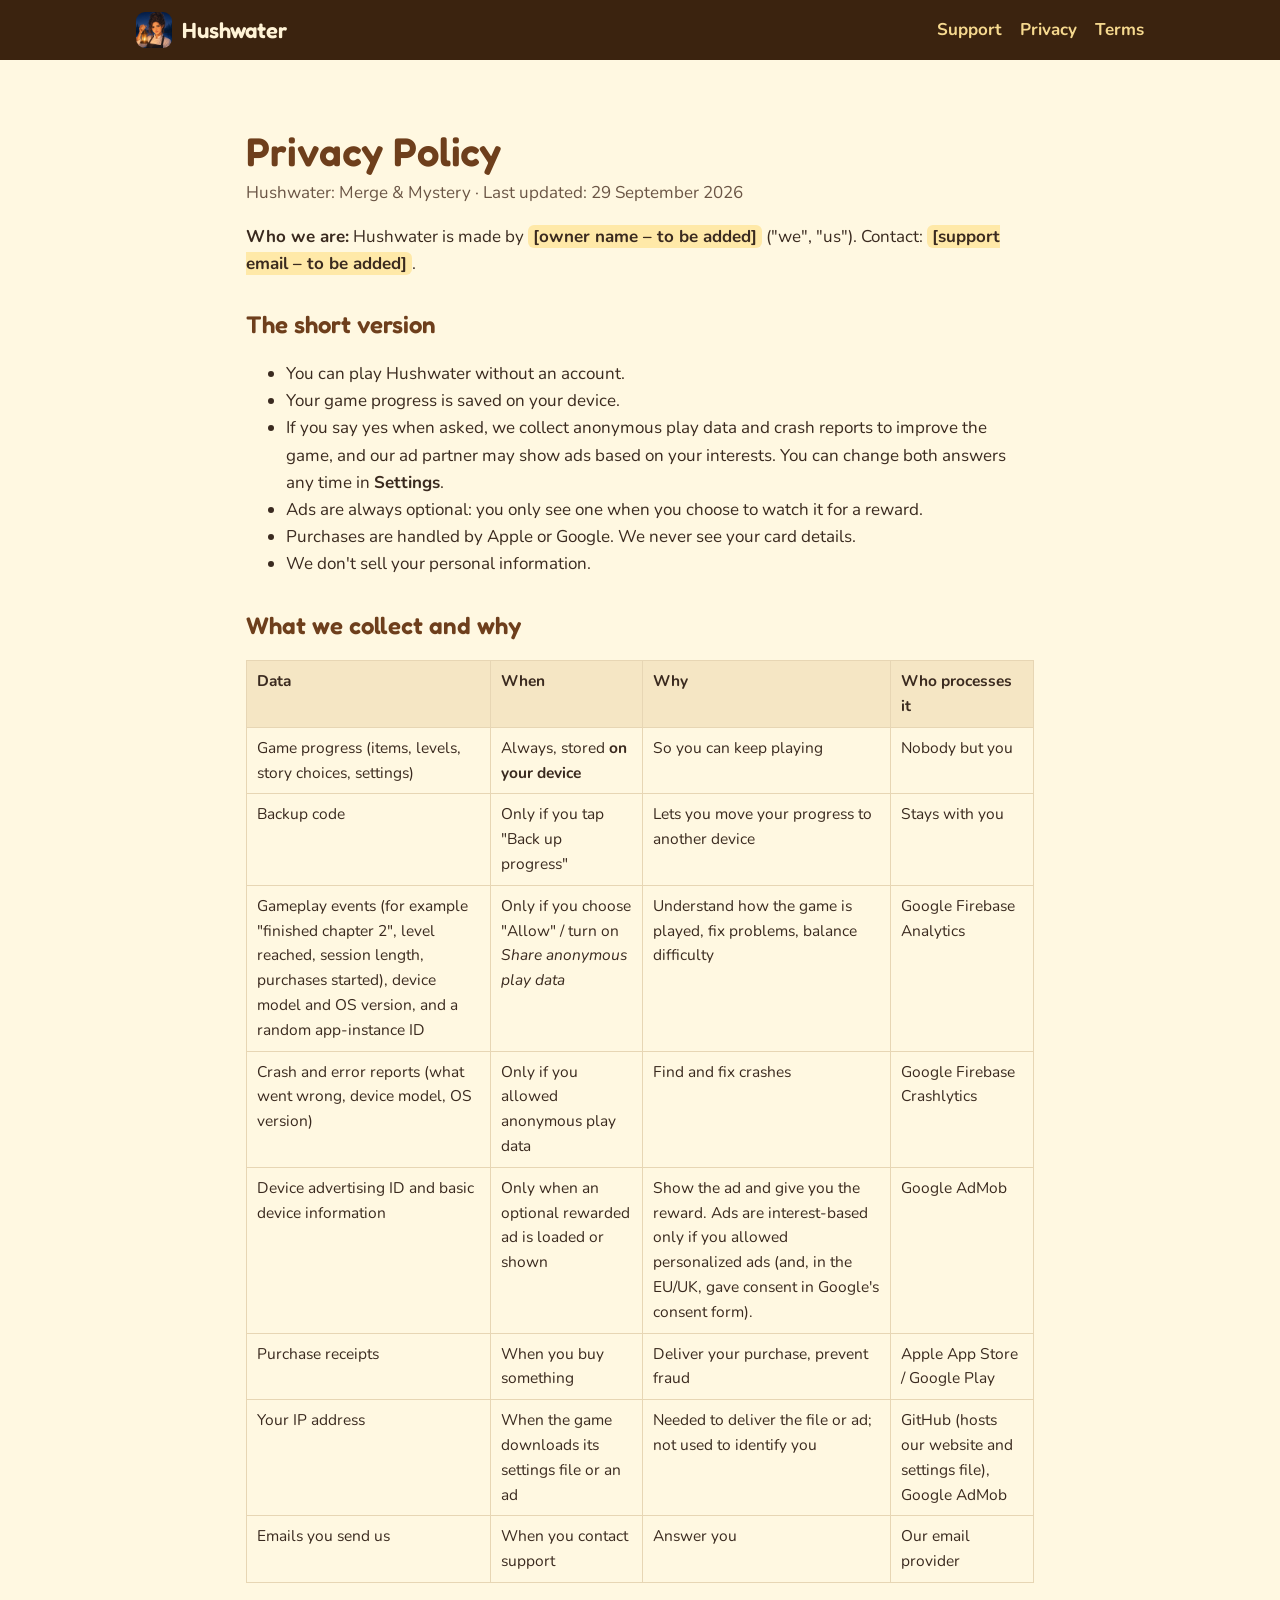
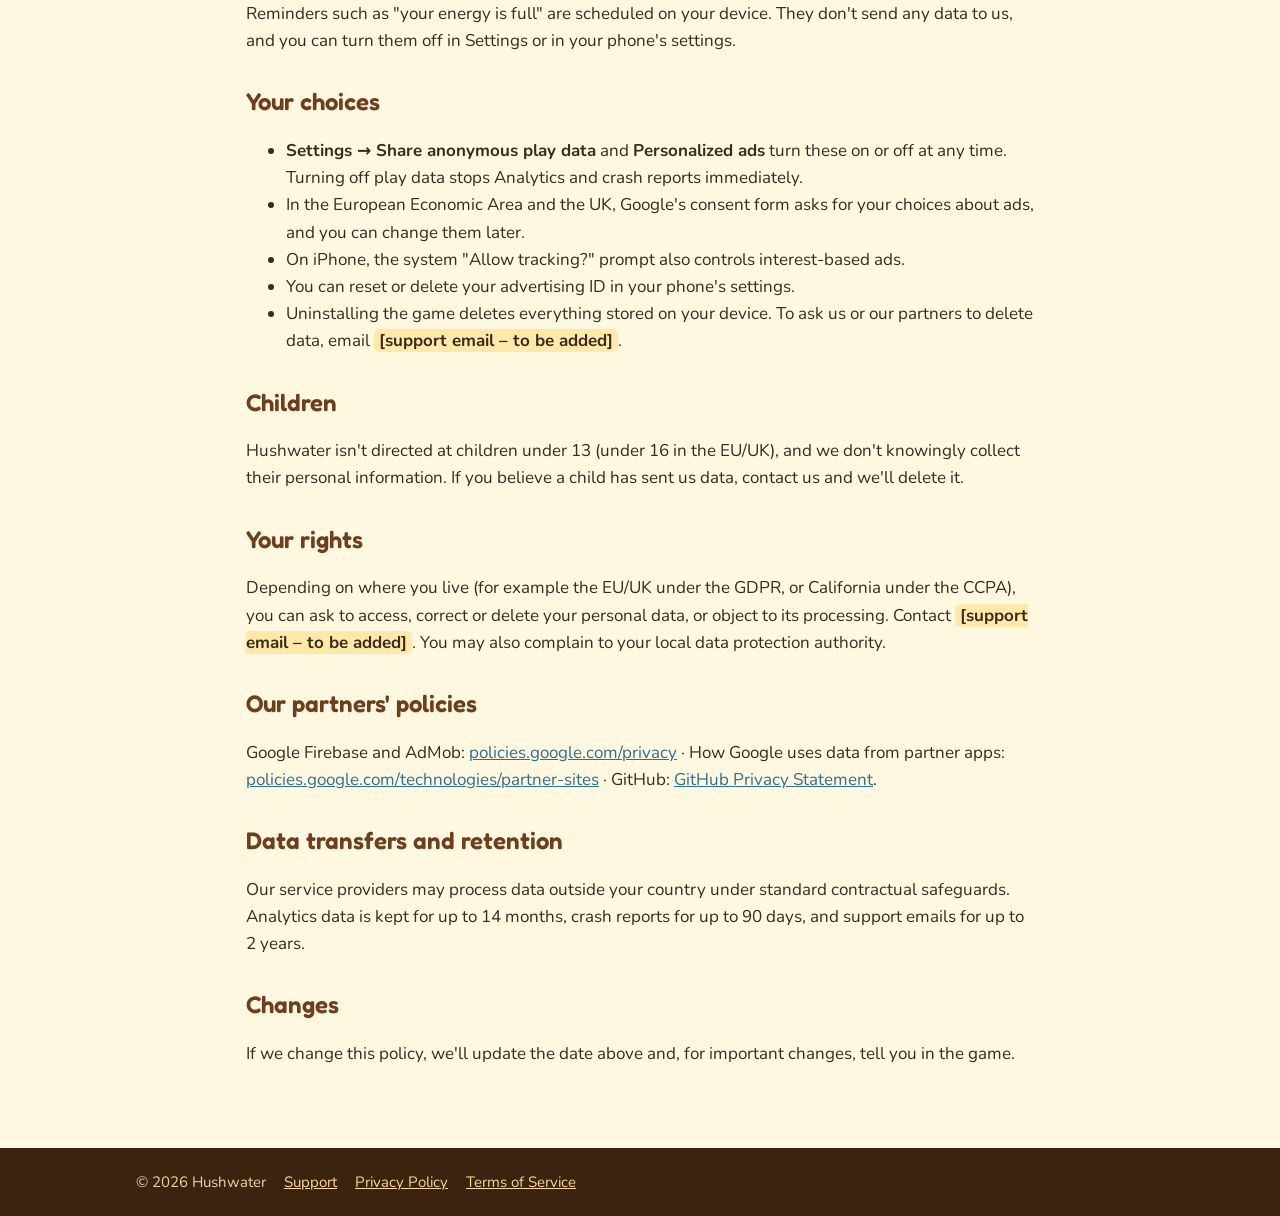
==== privacy.html @ 6e5d58fb "Website for GitHub Pages (site/) and game links to it - Home, privacy policy (updated for Firebase, " ====
<!doctype html>
<html lang="en">
<head>
<meta charset="utf-8">
<meta name="viewport" content="width=device-width, initial-scale=1">
<title>Privacy Policy – Hushwater</title>
<link rel="icon" href="img/favicon.png">
<link rel="preconnect" href="https://fonts.googleapis.com">
<link rel="preconnect" href="https://fonts.gstatic.com" crossorigin>
<link href="https://fonts.googleapis.com/css2?family=Fredoka:wght@500;600&family=Nunito:wght@400;700;800&display=swap" rel="stylesheet">
<link rel="stylesheet" href="style.css">
</head>
<body>
<header class="top"><div class="in">
  <a class="brand" href="./"><img src="img/icon-192.png" alt="">Hushwater</a>
  <nav><a href="support.html">Support</a><a href="privacy.html">Privacy</a><a href="terms.html">Terms</a></nav>
</div></header>

<main class="doc">
<h1>Privacy Policy</h1>
<p class="meta">Hushwater: Merge &amp; Mystery · Last updated: 29 September 2026</p>

<p><strong>Who we are:</strong> Hushwater is made by <span class="todo">[owner name – to be added]</span> ("we", "us"). Contact: <span class="todo">[support email – to be added]</span>.</p>

<h2>The short version</h2>
<ul>
  <li>You can play Hushwater without an account.</li>
  <li>Your game progress is saved on your device.</li>
  <li>If you say yes when asked, we collect anonymous play data and crash reports to improve the game, and our ad partner may show ads based on your interests. You can change both answers any time in <strong>Settings</strong>.</li>
  <li>Ads are always optional: you only see one when you choose to watch it for a reward.</li>
  <li>Purchases are handled by Apple or Google. We never see your card details.</li>
  <li>We don't sell your personal information.</li>
</ul>

<h2>What we collect and why</h2>
<table>
<tr><th>Data</th><th>When</th><th>Why</th><th>Who processes it</th></tr>
<tr><td>Game progress (items, levels, story choices, settings)</td><td>Always, stored <strong>on your device</strong></td><td>So you can keep playing</td><td>Nobody but you</td></tr>
<tr><td>Backup code</td><td>Only if you tap "Back up progress"</td><td>Lets you move your progress to another device</td><td>Stays with you</td></tr>
<tr><td>Gameplay events (for example "finished chapter 2", level reached, session length, purchases started), device model and OS version, and a random app-instance ID</td><td>Only if you choose "Allow" / turn on <em>Share anonymous play data</em></td><td>Understand how the game is played, fix problems, balance difficulty</td><td>Google Firebase Analytics</td></tr>
<tr><td>Crash and error reports (what went wrong, device model, OS version)</td><td>Only if you allowed anonymous play data</td><td>Find and fix crashes</td><td>Google Firebase Crashlytics</td></tr>
<tr><td>Device advertising ID and basic device information</td><td>Only when an optional rewarded ad is loaded or shown</td><td>Show the ad and give you the reward. Ads are interest-based only if you allowed personalized ads (and, in the EU/UK, gave consent in Google's consent form).</td><td>Google AdMob</td></tr>
<tr><td>Purchase receipts</td><td>When you buy something</td><td>Deliver your purchase, prevent fraud</td><td>Apple App Store / Google Play</td></tr>
<tr><td>Your IP address</td><td>When the game downloads its settings file or an ad</td><td>Needed to deliver the file or ad; not used to identify you</td><td>GitHub (hosts our website and settings file), Google AdMob</td></tr>
<tr><td>Emails you send us</td><td>When you contact support</td><td>Answer you</td><td>Our email provider</td></tr>
</table>
<p>Reminders such as "your energy is full" are scheduled on your device. They don't send any data to us, and you can turn them off in Settings or in your phone's settings.</p>

<h2>Your choices</h2>
<ul>
  <li><strong>Settings → Share anonymous play data</strong> and <strong>Personalized ads</strong> turn these on or off at any time. Turning off play data stops Analytics and crash reports immediately.</li>
  <li>In the European Economic Area and the UK, Google's consent form asks for your choices about ads, and you can change them later.</li>
  <li>On iPhone, the system "Allow tracking?" prompt also controls interest-based ads.</li>
  <li>You can reset or delete your advertising ID in your phone's settings.</li>
  <li>Uninstalling the game deletes everything stored on your device. To ask us or our partners to delete data, email <span class="todo">[support email – to be added]</span>.</li>
</ul>

<h2>Children</h2>
<p>Hushwater isn't directed at children under 13 (under 16 in the EU/UK), and we don't knowingly collect their personal information. If you believe a child has sent us data, contact us and we'll delete it.</p>

<h2>Your rights</h2>
<p>Depending on where you live (for example the EU/UK under the GDPR, or California under the CCPA), you can ask to access, correct or delete your personal data, or object to its processing. Contact <span class="todo">[support email – to be added]</span>. You may also complain to your local data protection authority.</p>

<h2>Our partners' policies</h2>
<p>Google Firebase and AdMob: <a href="https://policies.google.com/privacy" rel="noopener">policies.google.com/privacy</a> · How Google uses data from partner apps: <a href="https://policies.google.com/technologies/partner-sites" rel="noopener">policies.google.com/technologies/partner-sites</a> · GitHub: <a href="https://docs.github.com/site-policy/privacy-policies/github-general-privacy-statement" rel="noopener">GitHub Privacy Statement</a>.</p>

<h2>Data transfers and retention</h2>
<p>Our service providers may process data outside your country under standard contractual safeguards. Analytics data is kept for up to 14 months, crash reports for up to 90 days, and support emails for up to 2 years.</p>

<h2>Changes</h2>
<p>If we change this policy, we'll update the date above and, for important changes, tell you in the game.</p>
</main>

<footer><div class="in">
  <span>© 2026 Hushwater</span>
  <a href="support.html">Support</a><a href="privacy.html">Privacy Policy</a><a href="terms.html">Terms of Service</a>
</div></footer>
</body>
</html>
---- style.css ----
/* Hushwater website: same cozy palette as the game (cream cards, warm wood, lake blue, gold). */
:root {
  --cream: #fff8e1;
  --paper: #fffdf6;
  --ink: #3a2a1f;
  --ink-soft: #6b5646;
  --wood: #6e3f1c;
  --wood-dark: #3b230f;
  --gold: #e2a92a;
  --lake: #2f6f8f;
  --green: #3f8f3a;
  --line: #e7d6b4;
}
* { box-sizing: border-box; }
html { -webkit-text-size-adjust: 100%; }
body {
  margin: 0;
  font-family: "Nunito", system-ui, -apple-system, "Segoe UI", sans-serif;
  color: var(--ink);
  background: var(--cream);
  line-height: 1.6;
  font-size: 17px;
}
h1, h2, h3, .brand, .btn { font-family: "Fredoka", "Nunito", system-ui, sans-serif; font-weight: 600; line-height: 1.2; }
a { color: var(--lake); }
img { max-width: 100%; display: block; }

/* ---- top bar */
.top {
  background: var(--wood-dark);
  color: #fff3d6;
}
.top .in { max-width: 1040px; margin: 0 auto; padding: 12px 16px; display: flex; align-items: center; gap: 14px; flex-wrap: wrap; }
.brand { display: flex; align-items: center; gap: 10px; color: #fff3d6; text-decoration: none; font-size: 22px; }
.brand img { width: 36px; height: 36px; border-radius: 9px; }
.top nav { margin-left: auto; display: flex; gap: 18px; flex-wrap: wrap; }
.top nav a { color: #f6d98f; text-decoration: none; font-weight: 700; }
.top nav a:hover { text-decoration: underline; }

/* ---- hero */
.hero {
  position: relative;
  color: #fff;
  background: #1c1a24 url("img/pro_festival.webp") center 60% / cover no-repeat;
}
.hero::before { content: ""; position: absolute; inset: 0; background: linear-gradient(180deg, rgba(10,10,25,.35), rgba(10,10,25,.75)); }
.hero .in { position: relative; max-width: 1040px; margin: 0 auto; padding: 64px 16px 72px; text-align: center; }
.hero .logo { width: min(620px, 92%); margin: 0 auto 18px; }
.hero p.tag { font-size: clamp(19px, 3.2vw, 24px); max-width: 720px; margin: 0 auto 26px; text-shadow: 0 2px 8px rgba(0,0,0,.6); }
.badge {
  display: inline-block; padding: 12px 28px; border-radius: 999px;
  background: var(--green); color: #fff; border: 3px solid #f3d27a;
  font-family: "Fredoka", sans-serif; font-size: 22px; font-weight: 600; letter-spacing: .5px;
}
.hero .small { margin-top: 12px; opacity: .9; font-size: 15px; }

/* ---- sections */
main { display: block; }
.sec { max-width: 1040px; margin: 0 auto; padding: 56px 16px; }
.sec h2 { font-size: clamp(26px, 4vw, 34px); color: var(--wood); margin: 0 0 12px; }
.lead { font-size: 19px; color: var(--ink-soft); max-width: 760px; }
.story { display: grid; grid-template-columns: 1fr 1fr; gap: 28px; align-items: center; }
.story img { border-radius: 18px; box-shadow: 0 10px 30px rgba(59,35,15,.25); }
.quote { font-family: "Fredoka", sans-serif; font-size: 26px; color: var(--wood); margin: 18px 0; }

.features { display: grid; grid-template-columns: repeat(3, 1fr); gap: 20px; margin-top: 26px; }
.card { background: var(--paper); border: 2px solid var(--line); border-radius: 20px; padding: 16px; box-shadow: 0 4px 0 var(--line); }
.card img { border-radius: 14px; margin-bottom: 12px; }
.card h3 { margin: 4px 0 6px; font-size: 22px; color: var(--wood); }
.card p { margin: 0; color: var(--ink-soft); }

.band { background: #f5e6c4; }

/* ---- documents (privacy, terms, support) */
.doc { max-width: 820px; margin: 0 auto; padding: 40px 16px 64px; }
.doc h1 { font-size: clamp(30px, 5vw, 40px); color: var(--wood); margin-bottom: 4px; }
.doc h2 { font-size: 24px; color: var(--wood); margin-top: 34px; }
.doc .meta { color: var(--ink-soft); margin-top: 0; }
.doc table { width: 100%; border-collapse: collapse; margin: 12px 0; font-size: 15.5px; display: block; overflow-x: auto; }
.doc th, .doc td { border: 1px solid var(--line); padding: 8px 10px; text-align: left; vertical-align: top; }
.doc th { background: #f5e6c4; }
.todo { background: #ffe9a8; border-radius: 6px; padding: 0 5px; font-weight: 700; }
.note { background: #fff1c4; border: 2px dashed var(--gold); border-radius: 14px; padding: 10px 14px; margin: 16px 0; }
.faq dt { font-weight: 800; margin-top: 16px; }
.faq dd { margin: 4px 0 0; color: var(--ink-soft); }

/* ---- footer */
footer { background: var(--wood-dark); color: #e8d3a8; }
footer .in { max-width: 1040px; margin: 0 auto; padding: 22px 16px; display: flex; gap: 18px; flex-wrap: wrap; font-size: 15px; }
footer a { color: #f6d98f; }
footer .right { margin-left: auto; }

@media (max-width: 760px) {
  .story, .features { grid-template-columns: 1fr; }
  .top nav { margin-left: 0; width: 100%; }
  .sec { padding: 40px 16px; }
  footer .right { margin-left: 0; }
}
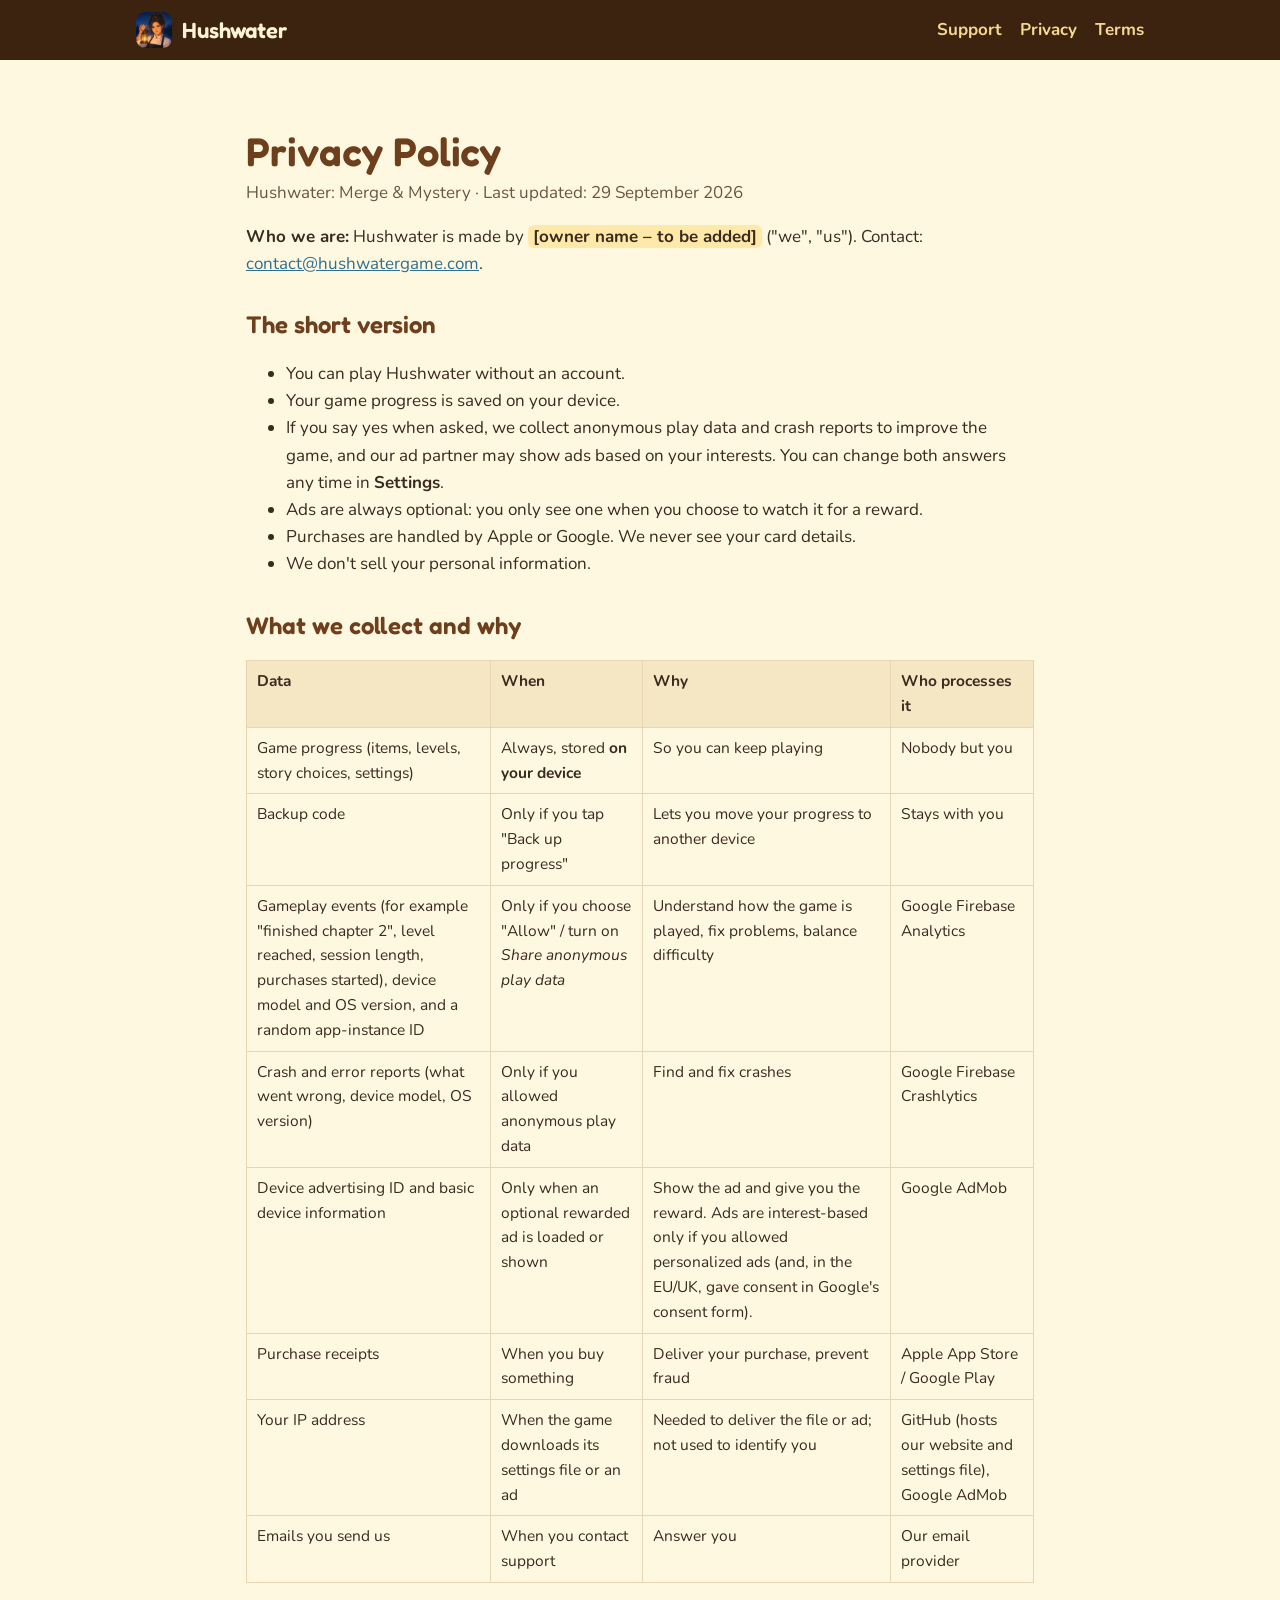
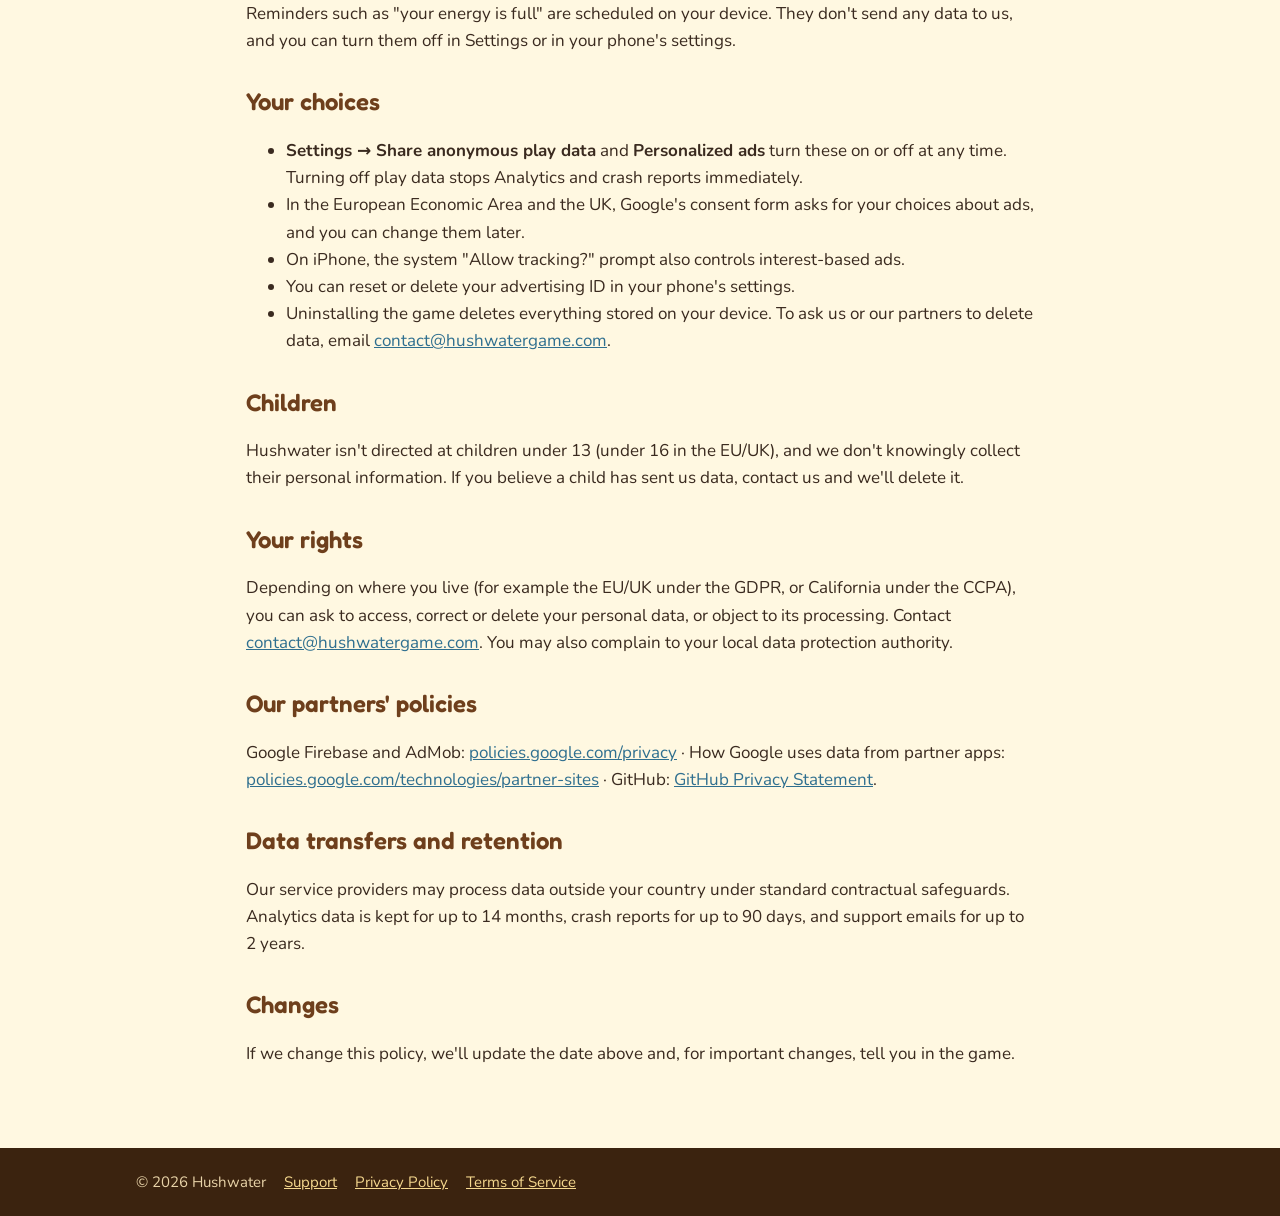
==== commit 814e1c2b: "Website on hushwatergame.com; contact@hushwatergame.com as support email Co-Authored-By: Claude Opus" ====
--- a/privacy.html
+++ b/privacy.html
@@ -20,7 +20,7 @@
 <h1>Privacy Policy</h1>
 <p class="meta">Hushwater: Merge &amp; Mystery · Last updated: 29 September 2026</p>
 
-<p><strong>Who we are:</strong> Hushwater is made by <span class="todo">[owner name – to be added]</span> ("we", "us"). Contact: <span class="todo">[support email – to be added]</span>.</p>
+<p><strong>Who we are:</strong> Hushwater is made by <span class="todo">[owner name – to be added]</span> ("we", "us"). Contact: <a href="mailto:contact@hushwatergame.com">contact@hushwatergame.com</a>.</p>
 
 <h2>The short version</h2>
 <ul>
@@ -52,14 +52,14 @@
   <li>In the European Economic Area and the UK, Google's consent form asks for your choices about ads, and you can change them later.</li>
   <li>On iPhone, the system "Allow tracking?" prompt also controls interest-based ads.</li>
   <li>You can reset or delete your advertising ID in your phone's settings.</li>
-  <li>Uninstalling the game deletes everything stored on your device. To ask us or our partners to delete data, email <span class="todo">[support email – to be added]</span>.</li>
+  <li>Uninstalling the game deletes everything stored on your device. To ask us or our partners to delete data, email <a href="mailto:contact@hushwatergame.com">contact@hushwatergame.com</a>.</li>
 </ul>
 
 <h2>Children</h2>
 <p>Hushwater isn't directed at children under 13 (under 16 in the EU/UK), and we don't knowingly collect their personal information. If you believe a child has sent us data, contact us and we'll delete it.</p>
 
 <h2>Your rights</h2>
-<p>Depending on where you live (for example the EU/UK under the GDPR, or California under the CCPA), you can ask to access, correct or delete your personal data, or object to its processing. Contact <span class="todo">[support email – to be added]</span>. You may also complain to your local data protection authority.</p>
+<p>Depending on where you live (for example the EU/UK under the GDPR, or California under the CCPA), you can ask to access, correct or delete your personal data, or object to its processing. Contact <a href="mailto:contact@hushwatergame.com">contact@hushwatergame.com</a>. You may also complain to your local data protection authority.</p>
 
 <h2>Our partners' policies</h2>
 <p>Google Firebase and AdMob: <a href="https://policies.google.com/privacy" rel="noopener">policies.google.com/privacy</a> · How Google uses data from partner apps: <a href="https://policies.google.com/technologies/partner-sites" rel="noopener">policies.google.com/technologies/partner-sites</a> · GitHub: <a href="https://docs.github.com/site-policy/privacy-policies/github-general-privacy-statement" rel="noopener">GitHub Privacy Statement</a>.</p>
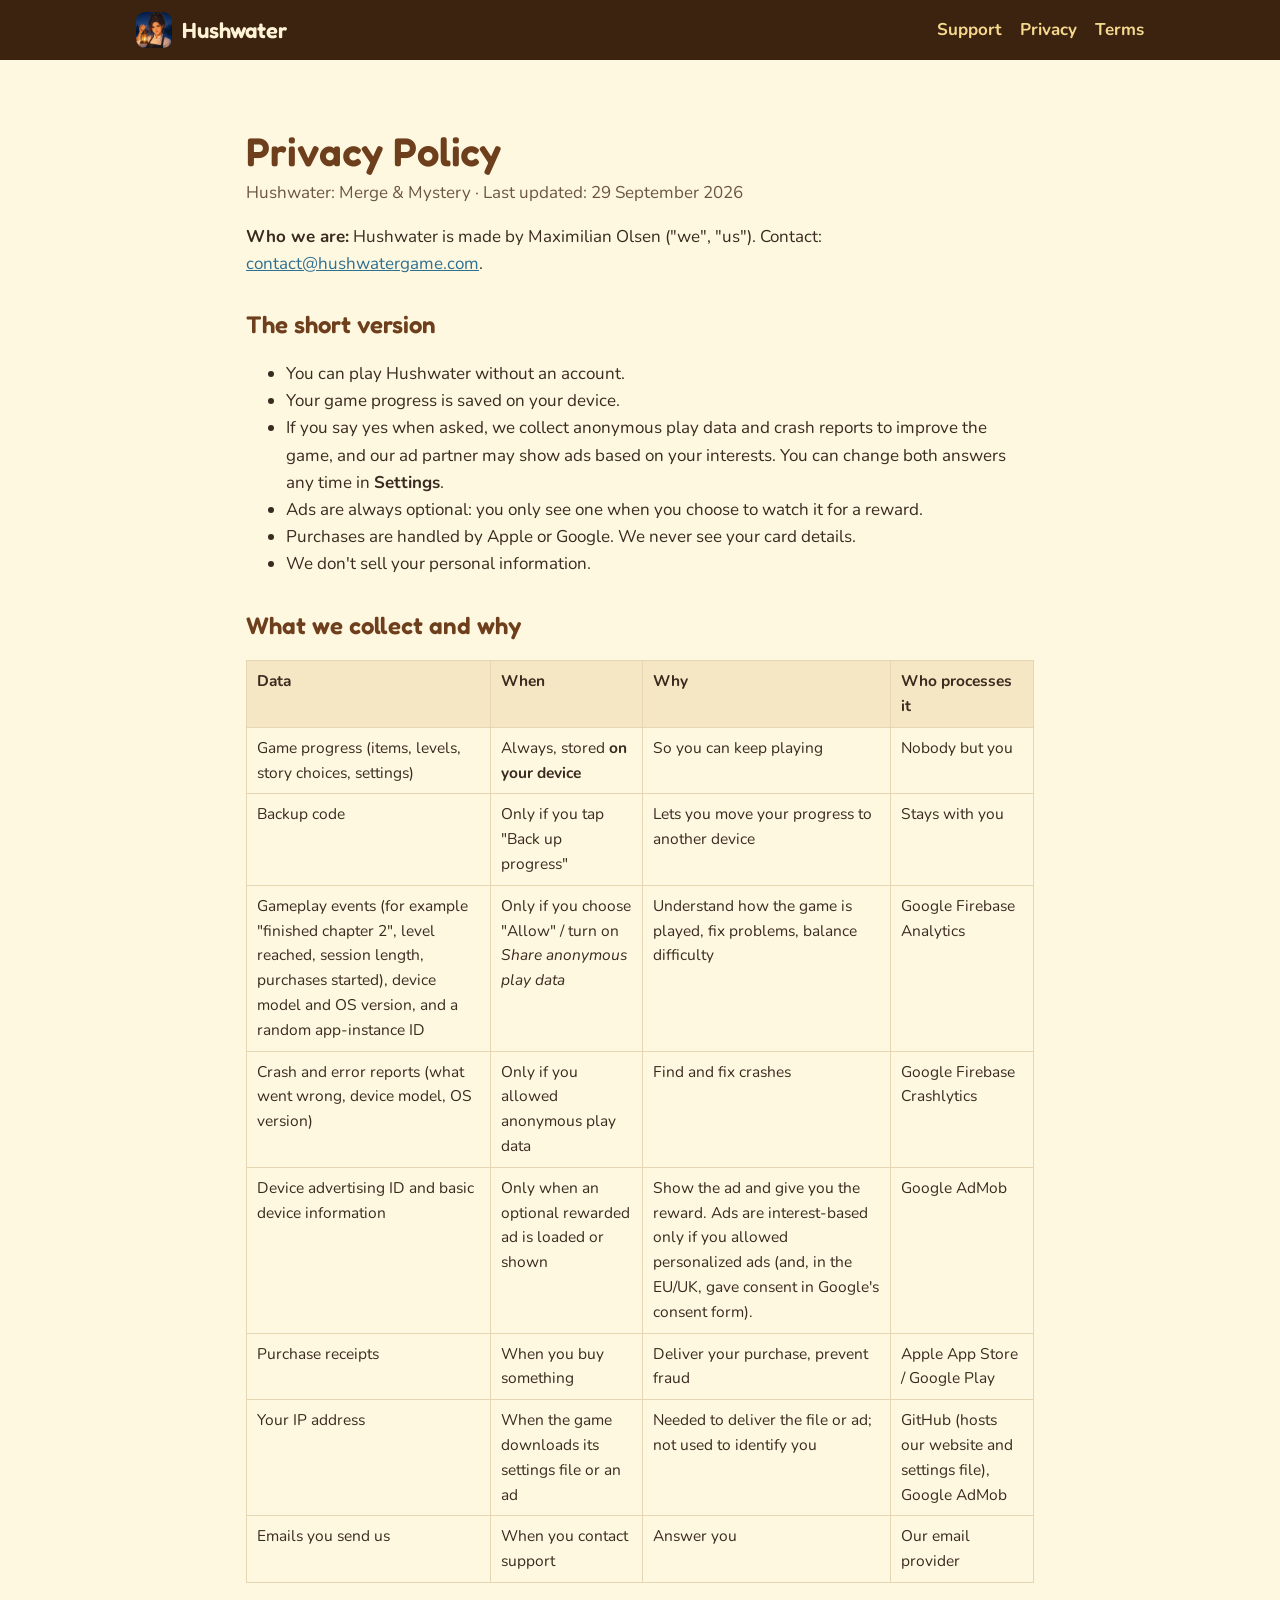
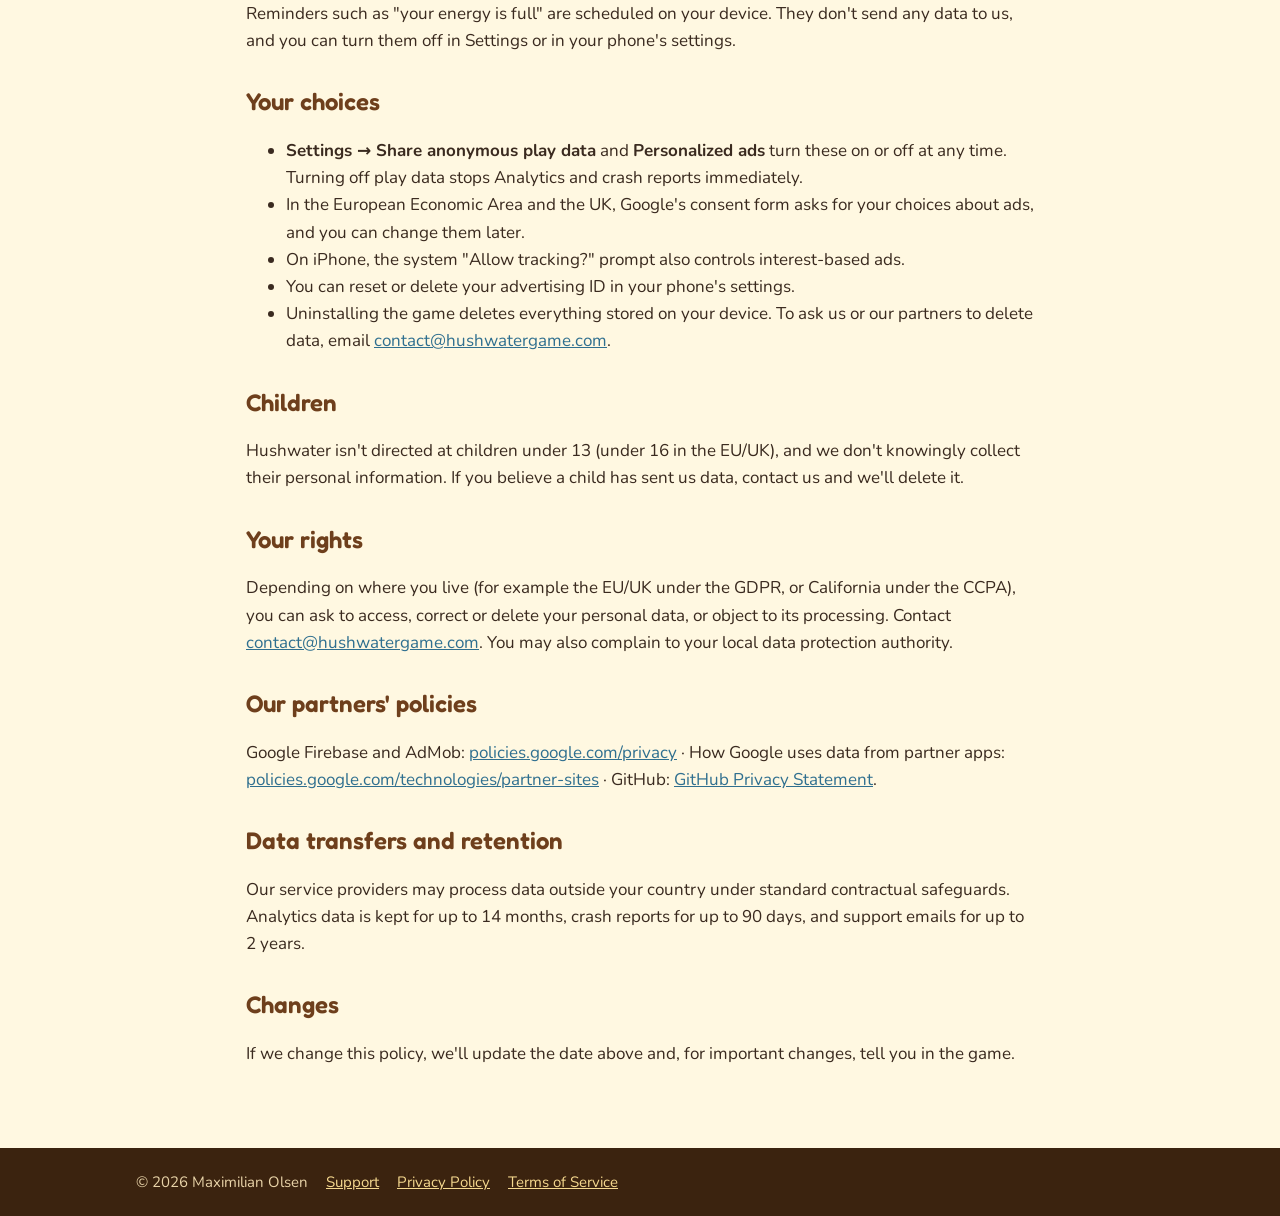
==== commit 2a937a32: "Website: owner name and governing law (New Mexico, USA) Co-Authored-By: Claude Opus 5.5 <noreply@ant" ====
--- a/privacy.html
+++ b/privacy.html
@@ -20,7 +20,7 @@
 <h1>Privacy Policy</h1>
 <p class="meta">Hushwater: Merge &amp; Mystery · Last updated: 29 September 2026</p>
 
-<p><strong>Who we are:</strong> Hushwater is made by <span class="todo">[owner name – to be added]</span> ("we", "us"). Contact: <a href="mailto:contact@hushwatergame.com">contact@hushwatergame.com</a>.</p>
+<p><strong>Who we are:</strong> Hushwater is made by Maximilian Olsen ("we", "us"). Contact: <a href="mailto:contact@hushwatergame.com">contact@hushwatergame.com</a>.</p>
 
 <h2>The short version</h2>
 <ul>
@@ -72,7 +72,7 @@
 </main>
 
 <footer><div class="in">
-  <span>© 2026 Hushwater</span>
+  <span>© 2026 Maximilian Olsen</span>
   <a href="support.html">Support</a><a href="privacy.html">Privacy Policy</a><a href="terms.html">Terms of Service</a>
 </div></footer>
 </body>
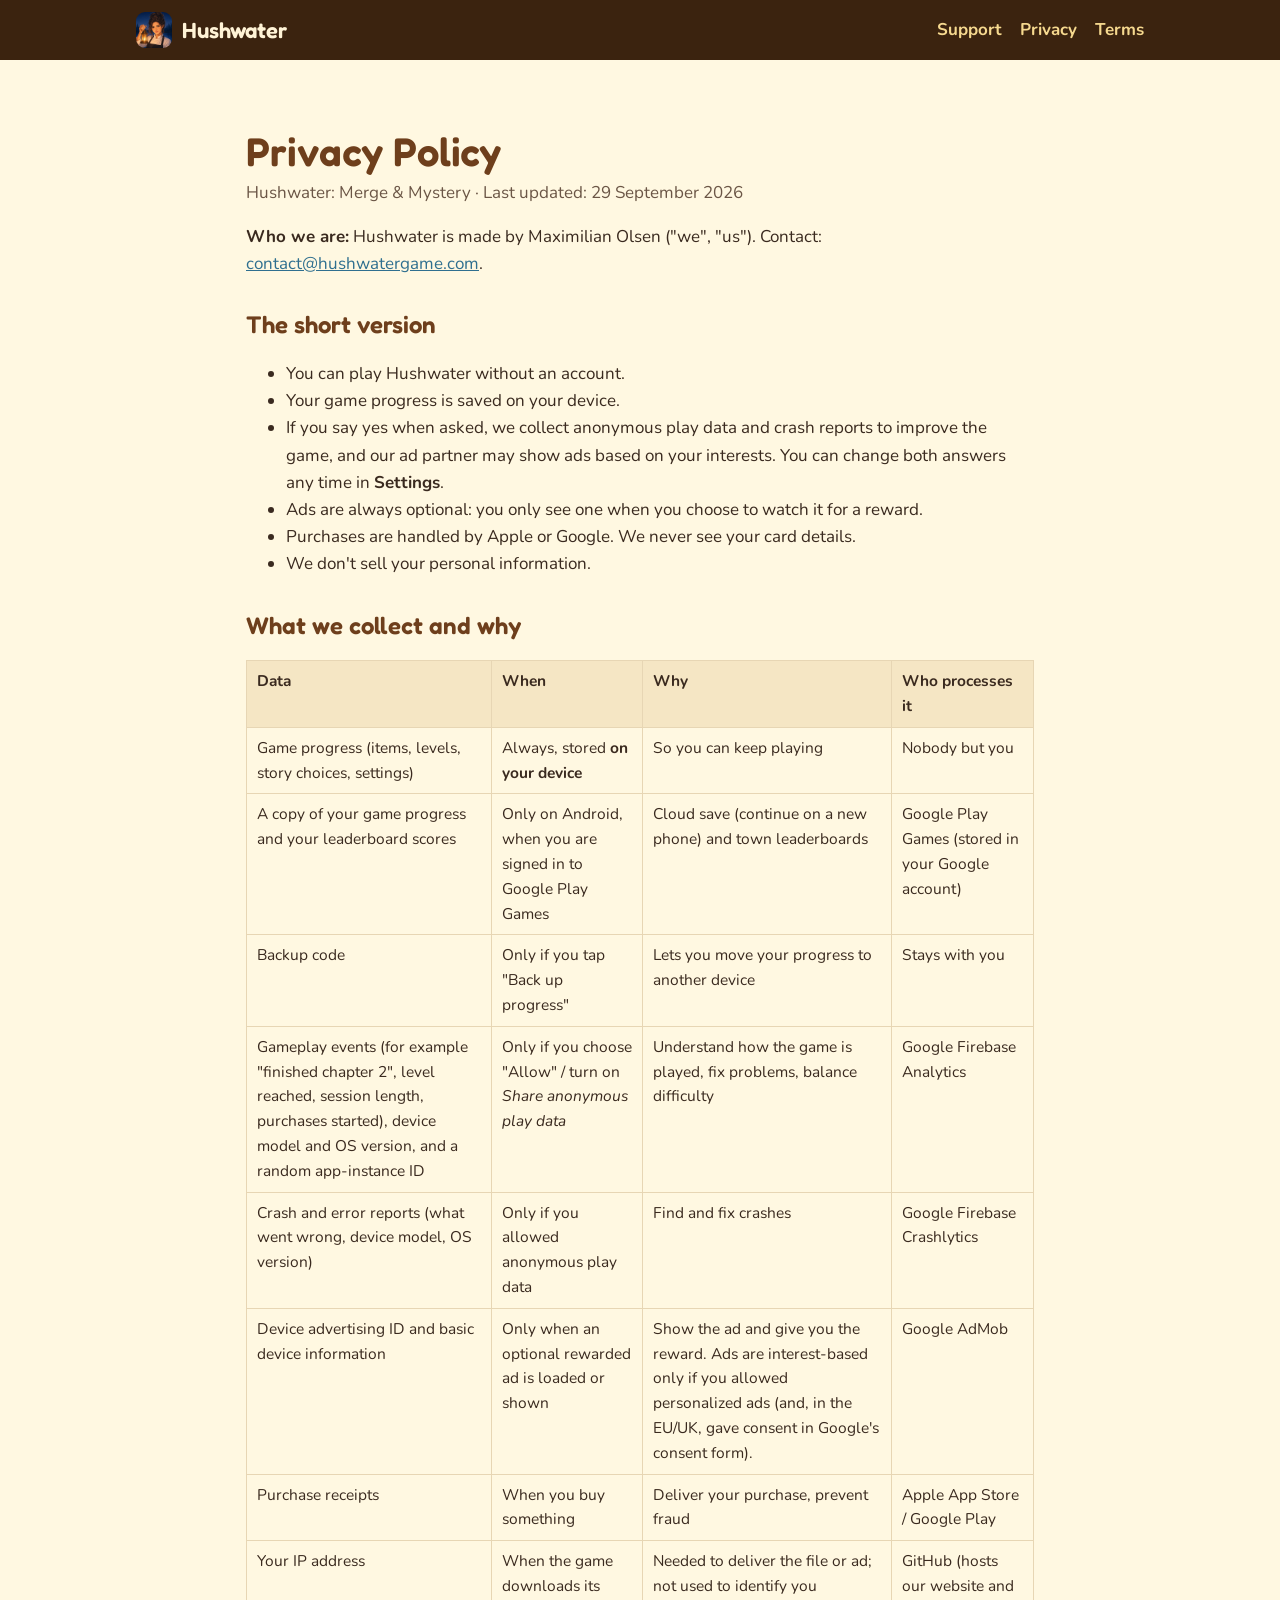
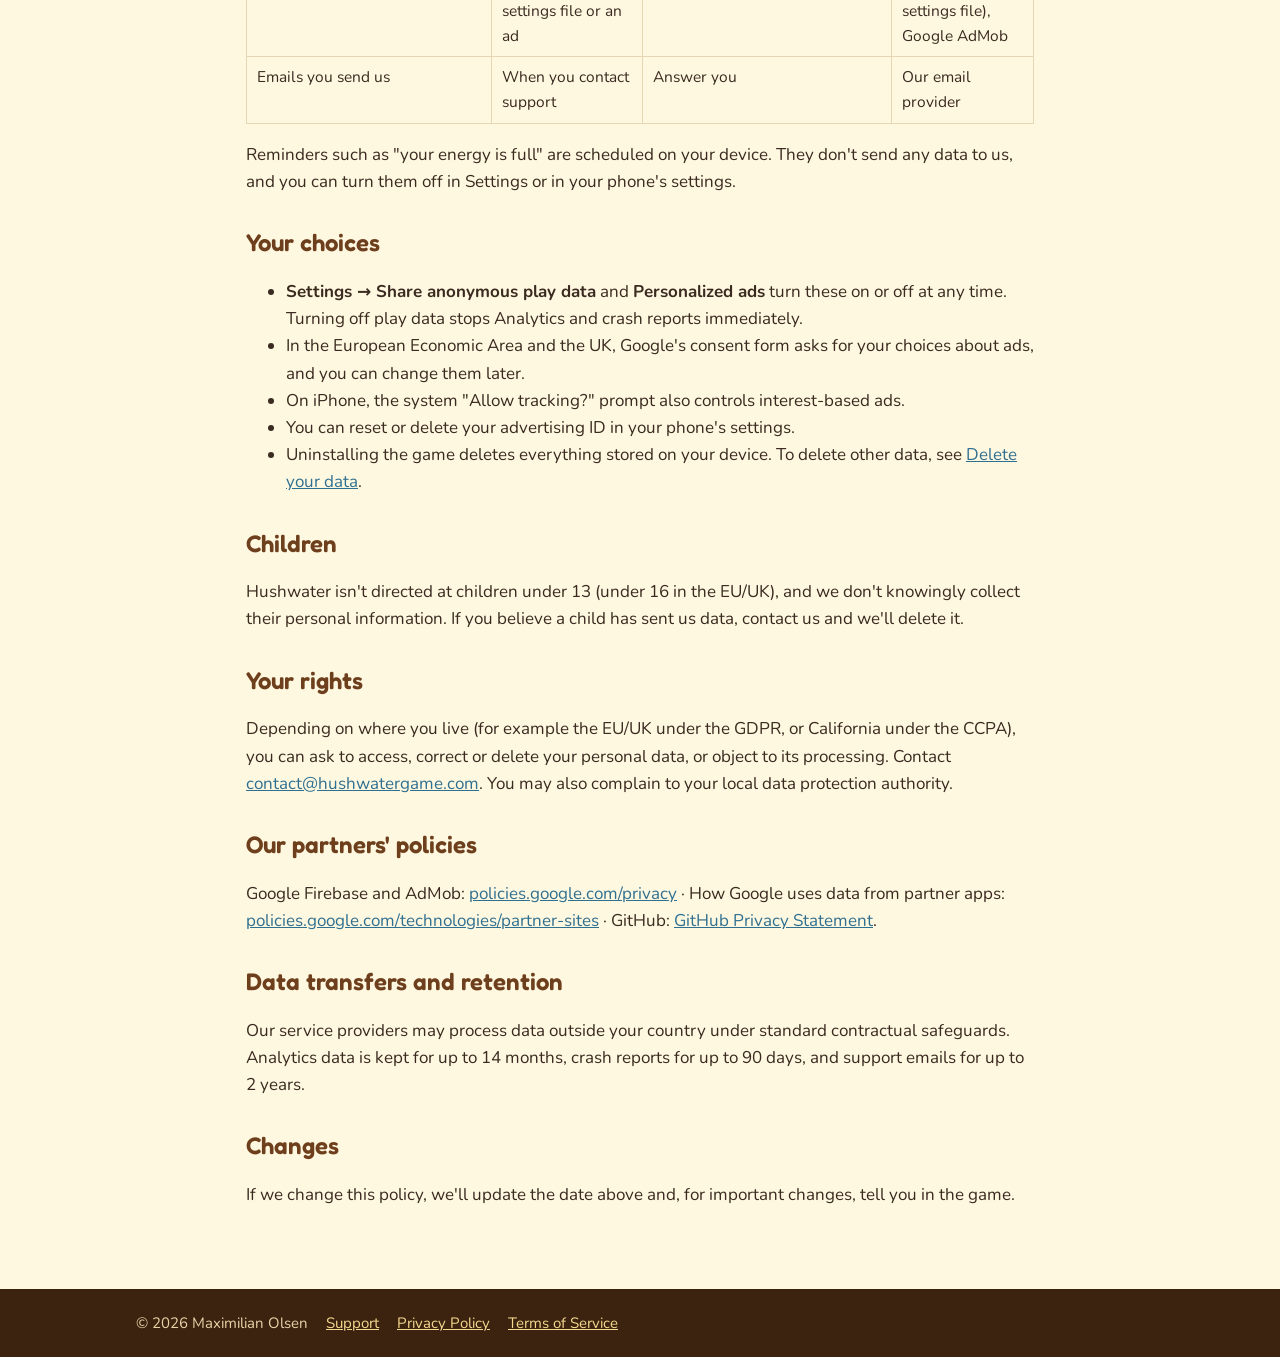
==== commit 5ba5f28e: "Data deletion page, Play Games cloud save in privacy policy, premium pass without random items Co-Au" ====
--- a/privacy.html
+++ b/privacy.html
@@ -36,6 +36,7 @@
 <table>
 <tr><th>Data</th><th>When</th><th>Why</th><th>Who processes it</th></tr>
 <tr><td>Game progress (items, levels, story choices, settings)</td><td>Always, stored <strong>on your device</strong></td><td>So you can keep playing</td><td>Nobody but you</td></tr>
+<tr><td>A copy of your game progress and your leaderboard scores</td><td>Only on Android, when you are signed in to Google Play Games</td><td>Cloud save (continue on a new phone) and town leaderboards</td><td>Google Play Games (stored in your Google account)</td></tr>
 <tr><td>Backup code</td><td>Only if you tap "Back up progress"</td><td>Lets you move your progress to another device</td><td>Stays with you</td></tr>
 <tr><td>Gameplay events (for example "finished chapter 2", level reached, session length, purchases started), device model and OS version, and a random app-instance ID</td><td>Only if you choose "Allow" / turn on <em>Share anonymous play data</em></td><td>Understand how the game is played, fix problems, balance difficulty</td><td>Google Firebase Analytics</td></tr>
 <tr><td>Crash and error reports (what went wrong, device model, OS version)</td><td>Only if you allowed anonymous play data</td><td>Find and fix crashes</td><td>Google Firebase Crashlytics</td></tr>
@@ -52,7 +53,7 @@
   <li>In the European Economic Area and the UK, Google's consent form asks for your choices about ads, and you can change them later.</li>
   <li>On iPhone, the system "Allow tracking?" prompt also controls interest-based ads.</li>
   <li>You can reset or delete your advertising ID in your phone's settings.</li>
-  <li>Uninstalling the game deletes everything stored on your device. To ask us or our partners to delete data, email <a href="mailto:contact@hushwatergame.com">contact@hushwatergame.com</a>.</li>
+  <li>Uninstalling the game deletes everything stored on your device. To delete other data, see <a href="delete-data.html">Delete your data</a>.</li>
 </ul>
 
 <h2>Children</h2>
